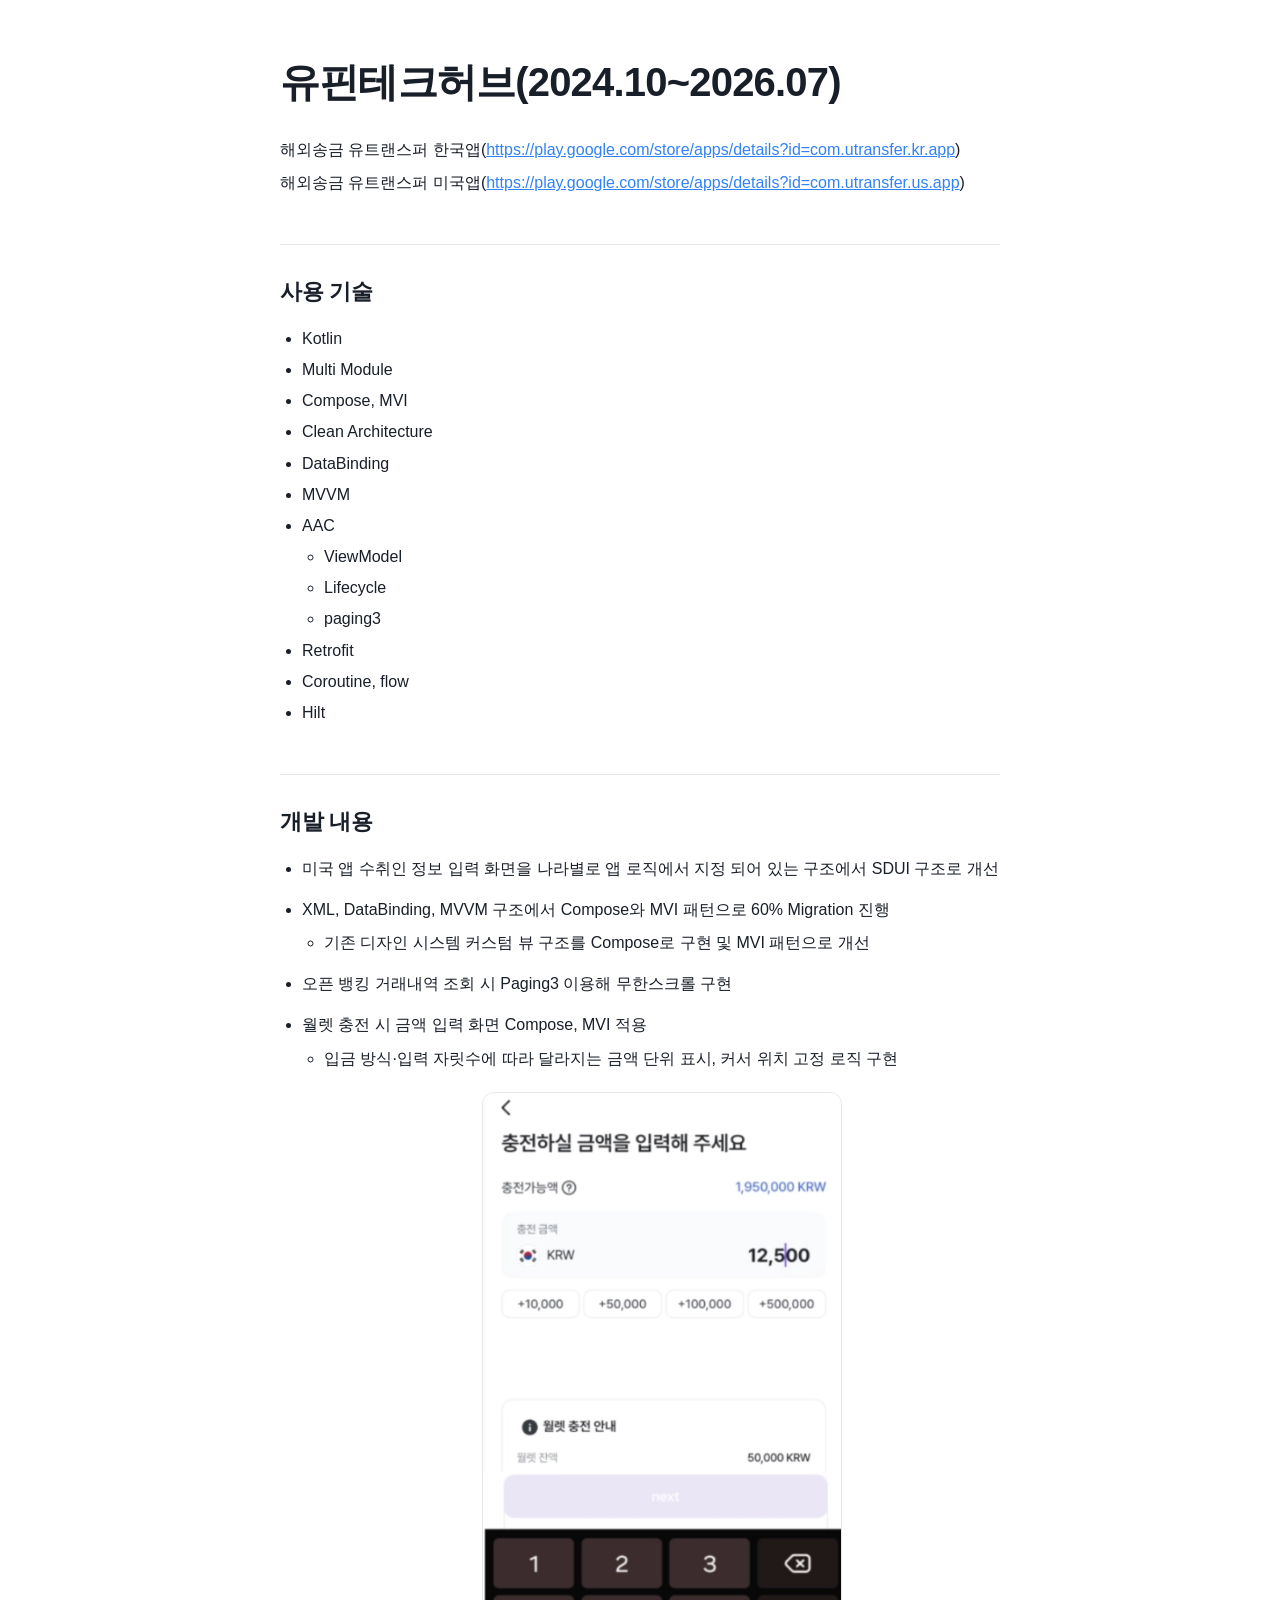
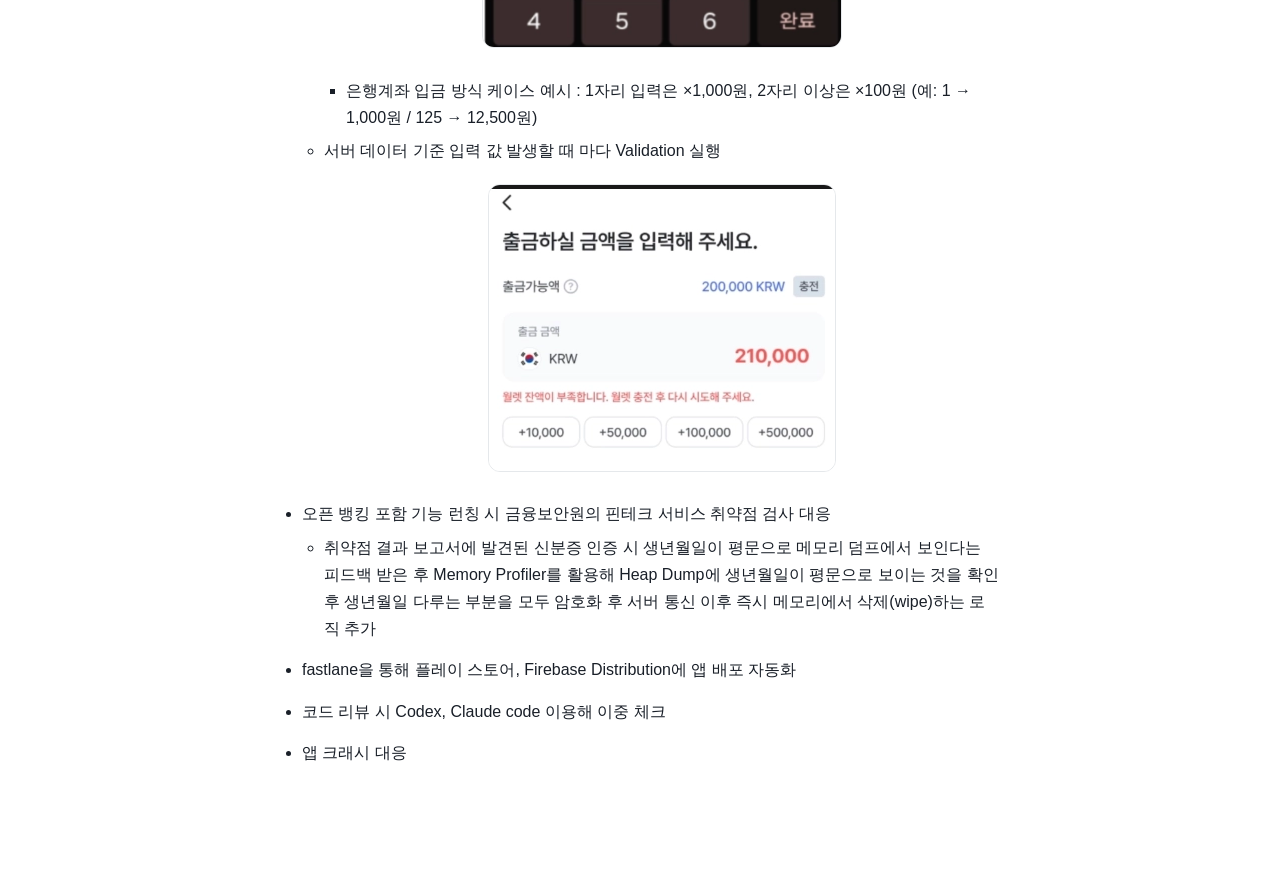
==== index.html @ ef29a4b7 "Add portfolio page (index.html, screenshots) Co-Authored-By: Claude Sonnet 5.5 <noreply@anthropic.co" ====
<!doctype html>
<html lang="ko">
<head>
<meta charset="utf-8">
<meta name="viewport" content="width=device-width, initial-scale=1">
<title>유핀테크허브 (2024.10~2026.07)</title>
<meta name="description" content="유핀테크허브 안드로이드 개발 포트폴리오">
<style>
  :root {
    --bg: #ffffff;
    --fg: #191f28;
    --sub: #6b7684;
    --line: #e5e8eb;
    --accent: #3182f6;
    --chip: #f2f4f6;
  }
  @media (prefers-color-scheme: dark) {
    :root {
      --bg: #17171c;
      --fg: #f2f4f6;
      --sub: #9ea4ae;
      --line: #2e2f36;
      --accent: #6aa8ff;
      --chip: #25262d;
    }
  }
  * { box-sizing: border-box; }
  body {
    margin: 0;
    background: var(--bg);
    color: var(--fg);
    font-family: -apple-system, BlinkMacSystemFont, "Pretendard", "Apple SD Gothic Neo", "Noto Sans KR", "Malgun Gothic", sans-serif;
    line-height: 1.7;
    -webkit-font-smoothing: antialiased;
  }
  main {
    max-width: 760px;
    margin: 0 auto;
    padding: 56px 20px 96px;
  }
  h1 {
    font-size: clamp(28px, 6vw, 40px);
    line-height: 1.3;
    margin: 0 0 28px;
    letter-spacing: -0.02em;
  }
  h2 {
    font-size: 22px;
    margin: 48px 0 14px;
    padding-top: 28px;
    border-top: 1px solid var(--line);
    letter-spacing: -0.01em;
  }
  a { color: var(--accent); word-break: break-all; }
  .links p { margin: 6px 0; }
  ul { margin: 0; padding-left: 22px; }
  li { margin: 6px 0; }
  ul ul { margin-top: 4px; list-style: circle; }
  ul ul ul { list-style: square; }
  .tech li { margin: 4px 0; }
  figure {
    margin: 20px 0 20px;
    text-align: center;
  }
  figure img {
    max-width: min(100%, 360px);
    height: auto;
    border: 1px solid var(--line);
    border-radius: 12px;
  }
  .dev > li { margin: 14px 0; }
  .note { color: var(--sub); }
</style>
</head>
<body>
<main>
  <h1>유핀테크허브(2024.10~2026.07)</h1>

  <div class="links">
    <p>해외송금 유트랜스퍼 한국앱(<a href="https://play.google.com/store/apps/details?id=com.utransfer.kr.app" target="_blank" rel="noopener">https://play.google.com/store/apps/details?id=com.utransfer.kr.app</a>)</p>
    <p>해외송금 유트랜스퍼 미국앱(<a href="https://play.google.com/store/apps/details?id=com.utransfer.us.app" target="_blank" rel="noopener">https://play.google.com/store/apps/details?id=com.utransfer.us.app</a>)</p>
  </div>

  <h2>사용 기술</h2>
  <ul class="tech">
    <li>Kotlin</li>
    <li>Multi Module</li>
    <li>Compose, MVI</li>
    <li>Clean Architecture</li>
    <li>DataBinding</li>
    <li>MVVM</li>
    <li>AAC
      <ul>
        <li>ViewModel</li>
        <li>Lifecycle</li>
        <li>paging3</li>
      </ul>
    </li>
    <li>Retrofit</li>
    <li>Coroutine, flow</li>
    <li>Hilt</li>
  </ul>

  <h2>개발 내용</h2>
  <ul class="dev">
    <li>미국 앱 수취인 정보 입력 화면을 나라별로 앱 로직에서 지정 되어 있는 구조에서 SDUI 구조로 개선</li>

    <li>XML, DataBinding, MVVM 구조에서 Compose와 MVI 패턴으로 60% Migration 진행
      <ul>
        <li>기존 디자인 시스템 커스텀 뷰 구조를 Compose로 구현 및 MVI 패턴으로 개선</li>
      </ul>
    </li>

    <li>오픈 뱅킹 거래내역 조회 시 Paging3 이용해 무한스크롤 구현</li>

    <li>월렛 충전 시 금액 입력 화면 Compose, MVI 적용
      <ul>
        <li>입금 방식·입력 자릿수에 따라 달라지는 금액 단위 표시, 커서 위치 고정 로직 구현
          <figure>
            <img src="images/wallet-charge.png" alt="월렛 충전 금액 입력 화면">
          </figure>
          <ul>
            <li>은행계좌 입금 방식 케이스 예시 : 1자리 입력은 ×1,000원, 2자리 이상은 ×100원 (예: 1 → 1,000원 / 125 → 12,500원)</li>
          </ul>
        </li>
        <li>서버 데이터 기준 입력 값 발생할 때 마다 Validation 실행
          <figure>
            <img src="images/wallet-withdraw.png" alt="월렛 출금 금액 입력 화면, 잔액 부족 안내">
          </figure>
        </li>
      </ul>
    </li>

    <li>오픈 뱅킹 포함 기능 런칭 시 금융보안원의 핀테크 서비스 취약점 검사 대응
      <ul>
        <li>취약점 결과 보고서에 발견된 신분증 인증 시 생년월일이 평문으로 메모리 덤프에서 보인다는 피드백 받은 후 Memory Profiler를 활용해 Heap Dump에 생년월일이 평문으로 보이는 것을 확인 후 생년월일 다루는 부분을 모두 암호화 후 서버 통신 이후 즉시 메모리에서 삭제(wipe)하는 로직 추가</li>
      </ul>
    </li>

    <li>fastlane을 통해 플레이 스토어, Firebase Distribution에 앱 배포 자동화</li>

    <li>코드 리뷰 시 Codex, Claude code 이용해 이중 체크</li>

    <li>앱 크래시 대응</li>
  </ul>
</main>
</body>
</html>
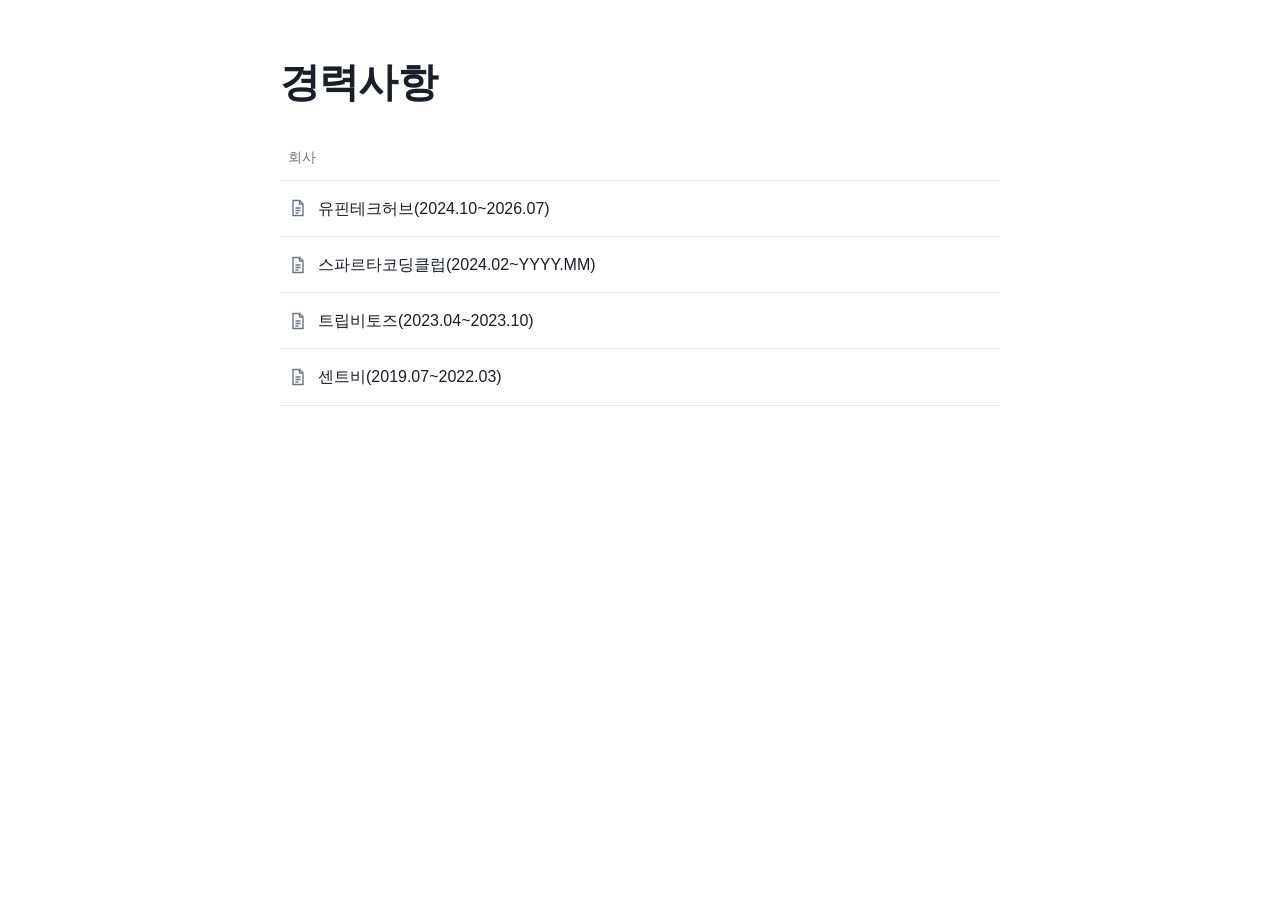
==== commit e3b6ba33: "Restructure into career table with per-company pages Co-Authored-By: Claude Sonnet 5.5 <noreply@anth" ====
--- a/index.html
+++ b/index.html
@@ -3,146 +3,33 @@
 <head>
 <meta charset="utf-8">
 <meta name="viewport" content="width=device-width, initial-scale=1">
-<title>유핀테크허브 (2024.10~2026.07)</title>
-<meta name="description" content="유핀테크허브 안드로이드 개발 포트폴리오">
-<style>
-  :root {
-    --bg: #ffffff;
-    --fg: #191f28;
-    --sub: #6b7684;
-    --line: #e5e8eb;
-    --accent: #3182f6;
-    --chip: #f2f4f6;
-  }
-  @media (prefers-color-scheme: dark) {
-    :root {
-      --bg: #17171c;
-      --fg: #f2f4f6;
-      --sub: #9ea4ae;
-      --line: #2e2f36;
-      --accent: #6aa8ff;
-      --chip: #25262d;
-    }
-  }
-  * { box-sizing: border-box; }
-  body {
-    margin: 0;
-    background: var(--bg);
-    color: var(--fg);
-    font-family: -apple-system, BlinkMacSystemFont, "Pretendard", "Apple SD Gothic Neo", "Noto Sans KR", "Malgun Gothic", sans-serif;
-    line-height: 1.7;
-    -webkit-font-smoothing: antialiased;
-  }
-  main {
-    max-width: 760px;
-    margin: 0 auto;
-    padding: 56px 20px 96px;
-  }
-  h1 {
-    font-size: clamp(28px, 6vw, 40px);
-    line-height: 1.3;
-    margin: 0 0 28px;
-    letter-spacing: -0.02em;
-  }
-  h2 {
-    font-size: 22px;
-    margin: 48px 0 14px;
-    padding-top: 28px;
-    border-top: 1px solid var(--line);
-    letter-spacing: -0.01em;
-  }
-  a { color: var(--accent); word-break: break-all; }
-  .links p { margin: 6px 0; }
-  ul { margin: 0; padding-left: 22px; }
-  li { margin: 6px 0; }
-  ul ul { margin-top: 4px; list-style: circle; }
-  ul ul ul { list-style: square; }
-  .tech li { margin: 4px 0; }
-  figure {
-    margin: 20px 0 20px;
-    text-align: center;
-  }
-  figure img {
-    max-width: min(100%, 360px);
-    height: auto;
-    border: 1px solid var(--line);
-    border-radius: 12px;
-  }
-  .dev > li { margin: 14px 0; }
-  .note { color: var(--sub); }
-</style>
+<title>경력사항</title>
+<meta name="description" content="안드로이드 개발자 경력사항 포트폴리오">
+<link rel="stylesheet" href="style.css">
 </head>
 <body>
 <main>
-  <h1>유핀테크허브(2024.10~2026.07)</h1>
+  <h1>경력사항</h1>
 
-  <div class="links">
-    <p>해외송금 유트랜스퍼 한국앱(<a href="https://play.google.com/store/apps/details?id=com.utransfer.kr.app" target="_blank" rel="noopener">https://play.google.com/store/apps/details?id=com.utransfer.kr.app</a>)</p>
-    <p>해외송금 유트랜스퍼 미국앱(<a href="https://play.google.com/store/apps/details?id=com.utransfer.us.app" target="_blank" rel="noopener">https://play.google.com/store/apps/details?id=com.utransfer.us.app</a>)</p>
-  </div>
-
-  <h2>사용 기술</h2>
-  <ul class="tech">
-    <li>Kotlin</li>
-    <li>Multi Module</li>
-    <li>Compose, MVI</li>
-    <li>Clean Architecture</li>
-    <li>DataBinding</li>
-    <li>MVVM</li>
-    <li>AAC
-      <ul>
-        <li>ViewModel</li>
-        <li>Lifecycle</li>
-        <li>paging3</li>
-      </ul>
-    </li>
-    <li>Retrofit</li>
-    <li>Coroutine, flow</li>
-    <li>Hilt</li>
-  </ul>
-
-  <h2>개발 내용</h2>
-  <ul class="dev">
-    <li>미국 앱 수취인 정보 입력 화면을 나라별로 앱 로직에서 지정 되어 있는 구조에서 SDUI 구조로 개선</li>
-
-    <li>XML, DataBinding, MVVM 구조에서 Compose와 MVI 패턴으로 60% Migration 진행
-      <ul>
-        <li>기존 디자인 시스템 커스텀 뷰 구조를 Compose로 구현 및 MVI 패턴으로 개선</li>
-      </ul>
-    </li>
-
-    <li>오픈 뱅킹 거래내역 조회 시 Paging3 이용해 무한스크롤 구현</li>
-
-    <li>월렛 충전 시 금액 입력 화면 Compose, MVI 적용
-      <ul>
-        <li>입금 방식·입력 자릿수에 따라 달라지는 금액 단위 표시, 커서 위치 고정 로직 구현
-          <figure>
-            <img src="images/wallet-charge.png" alt="월렛 충전 금액 입력 화면">
-          </figure>
-          <ul>
-            <li>은행계좌 입금 방식 케이스 예시 : 1자리 입력은 ×1,000원, 2자리 이상은 ×100원 (예: 1 → 1,000원 / 125 → 12,500원)</li>
-          </ul>
-        </li>
-        <li>서버 데이터 기준 입력 값 발생할 때 마다 Validation 실행
-          <figure>
-            <img src="images/wallet-withdraw.png" alt="월렛 출금 금액 입력 화면, 잔액 부족 안내">
-          </figure>
-        </li>
-      </ul>
-    </li>
-
-    <li>오픈 뱅킹 포함 기능 런칭 시 금융보안원의 핀테크 서비스 취약점 검사 대응
-      <ul>
-        <li>취약점 결과 보고서에 발견된 신분증 인증 시 생년월일이 평문으로 메모리 덤프에서 보인다는 피드백 받은 후 Memory Profiler를 활용해 Heap Dump에 생년월일이 평문으로 보이는 것을 확인 후 생년월일 다루는 부분을 모두 암호화 후 서버 통신 이후 즉시 메모리에서 삭제(wipe)하는 로직 추가</li>
-      </ul>
-    </li>
-
-    <li>fastlane을 통해 플레이 스토어, Firebase Distribution에 앱 배포 자동화</li>
-
-    <li>코드 리뷰 시 Codex, Claude code 이용해 이중 체크</li>
-
-    <li>앱 크래시 대응</li>
-  </ul>
+  <table class="career">
+    <thead>
+      <tr><th>회사</th></tr>
+    </thead>
+    <tbody>
+      <tr><td><a class="row" href="yupintech.html">
+        <svg width="20" height="20" viewBox="0 0 20 20" fill="none" stroke="currentColor" stroke-width="1.4" aria-hidden="true"><path d="M5 2.5h6.5L15 6v11.5H5z"/><path d="M11.5 2.5V6H15M7.5 10h5M7.5 12.5h5M7.5 15h3"/></svg>
+        유핀테크허브(2024.10~2026.07)</a></td></tr>
+      <tr><td><a class="row" href="sparta.html">
+        <svg width="20" height="20" viewBox="0 0 20 20" fill="none" stroke="currentColor" stroke-width="1.4" aria-hidden="true"><path d="M5 2.5h6.5L15 6v11.5H5z"/><path d="M11.5 2.5V6H15M7.5 10h5M7.5 12.5h5M7.5 15h3"/></svg>
+        스파르타코딩클럽(2024.02~YYYY.MM)</a></td></tr>
+      <tr><td><a class="row" href="tripbtoz.html">
+        <svg width="20" height="20" viewBox="0 0 20 20" fill="none" stroke="currentColor" stroke-width="1.4" aria-hidden="true"><path d="M5 2.5h6.5L15 6v11.5H5z"/><path d="M11.5 2.5V6H15M7.5 10h5M7.5 12.5h5M7.5 15h3"/></svg>
+        트립비토즈(2023.04~2023.10)</a></td></tr>
+      <tr><td><a class="row" href="sentbe.html">
+        <svg width="20" height="20" viewBox="0 0 20 20" fill="none" stroke="currentColor" stroke-width="1.4" aria-hidden="true"><path d="M5 2.5h6.5L15 6v11.5H5z"/><path d="M11.5 2.5V6H15M7.5 10h5M7.5 12.5h5M7.5 15h3"/></svg>
+        센트비(2019.07~2022.03)</a></td></tr>
+    </tbody>
+  </table>
 </main>
 </body>
 </html>
--- a/style.css
+++ b/style.css
@@ -0,0 +1,93 @@
+:root {
+  --bg: #ffffff;
+  --fg: #191f28;
+  --sub: #6b7684;
+  --line: #e5e8eb;
+  --accent: #3182f6;
+  --hover: #f7f8fa;
+}
+@media (prefers-color-scheme: dark) {
+  :root {
+    --bg: #191919;
+    --fg: #f2f4f6;
+    --sub: #9ea4ae;
+    --line: #2f2f2f;
+    --accent: #6aa8ff;
+    --hover: #232323;
+  }
+}
+* { box-sizing: border-box; }
+body {
+  margin: 0;
+  background: var(--bg);
+  color: var(--fg);
+  font-family: -apple-system, BlinkMacSystemFont, "Pretendard", "Apple SD Gothic Neo", "Noto Sans KR", "Malgun Gothic", sans-serif;
+  line-height: 1.7;
+  -webkit-font-smoothing: antialiased;
+}
+main {
+  max-width: 760px;
+  margin: 0 auto;
+  padding: 56px 20px 96px;
+}
+h1 {
+  font-size: clamp(28px, 6vw, 40px);
+  line-height: 1.3;
+  margin: 0 0 28px;
+  letter-spacing: -0.02em;
+}
+h2 {
+  font-size: 22px;
+  margin: 48px 0 14px;
+  padding-top: 28px;
+  border-top: 1px solid var(--line);
+  letter-spacing: -0.01em;
+}
+a { color: var(--accent); word-break: break-all; }
+ul { margin: 0; padding-left: 22px; }
+li { margin: 6px 0; }
+ul ul { margin-top: 4px; list-style: circle; }
+ul ul ul { list-style: square; }
+.links p { margin: 6px 0; }
+.tech li { margin: 4px 0; }
+.dev > li { margin: 14px 0; }
+figure { margin: 20px 0; text-align: center; }
+figure img {
+  max-width: min(100%, 360px);
+  height: auto;
+  border: 1px solid var(--line);
+  border-radius: 12px;
+}
+.back {
+  display: inline-block;
+  margin-bottom: 24px;
+  color: var(--sub);
+  text-decoration: none;
+  font-size: 15px;
+}
+.back:hover { color: var(--fg); }
+.note { color: var(--sub); }
+
+/* 경력사항 표 */
+.career { width: 100%; border-collapse: collapse; margin-top: 8px; }
+.career th {
+  text-align: left;
+  font-weight: 500;
+  font-size: 14px;
+  color: var(--sub);
+  padding: 10px 8px;
+  border-bottom: 1px solid var(--line);
+}
+.career td { padding: 0; border-bottom: 1px solid var(--line); }
+.career a.row {
+  display: flex;
+  align-items: center;
+  gap: 10px;
+  padding: 14px 8px;
+  color: var(--fg);
+  text-decoration: none;
+  font-weight: 500;
+  word-break: keep-all;
+}
+.career a.row:hover { background: var(--hover); }
+.career svg { flex: none; color: var(--sub); }
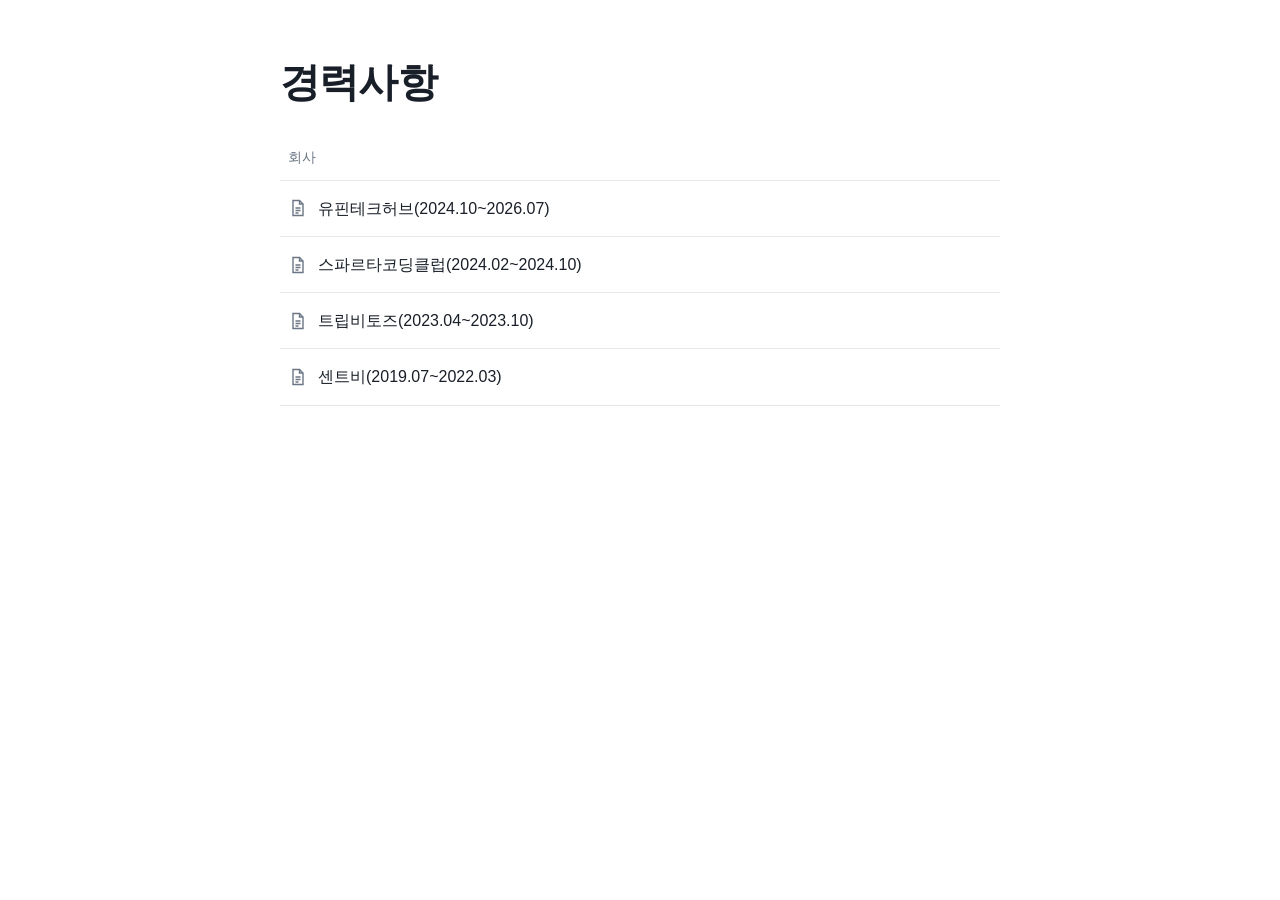
==== commit 6ad7f909: "Add Sparta Coding Club content and period Co-Authored-By: Claude Sonnet 5.5 <noreply@anthropic.com> " ====
--- a/index.html
+++ b/index.html
@@ -21,7 +21,7 @@
         유핀테크허브(2024.10~2026.07)</a></td></tr>
       <tr><td><a class="row" href="sparta.html">
         <svg width="20" height="20" viewBox="0 0 20 20" fill="none" stroke="currentColor" stroke-width="1.4" aria-hidden="true"><path d="M5 2.5h6.5L15 6v11.5H5z"/><path d="M11.5 2.5V6H15M7.5 10h5M7.5 12.5h5M7.5 15h3"/></svg>
-        스파르타코딩클럽(2024.02~YYYY.MM)</a></td></tr>
+        스파르타코딩클럽(2024.02~2024.10)</a></td></tr>
       <tr><td><a class="row" href="tripbtoz.html">
         <svg width="20" height="20" viewBox="0 0 20 20" fill="none" stroke="currentColor" stroke-width="1.4" aria-hidden="true"><path d="M5 2.5h6.5L15 6v11.5H5z"/><path d="M11.5 2.5V6H15M7.5 10h5M7.5 12.5h5M7.5 15h3"/></svg>
         트립비토즈(2023.04~2023.10)</a></td></tr>
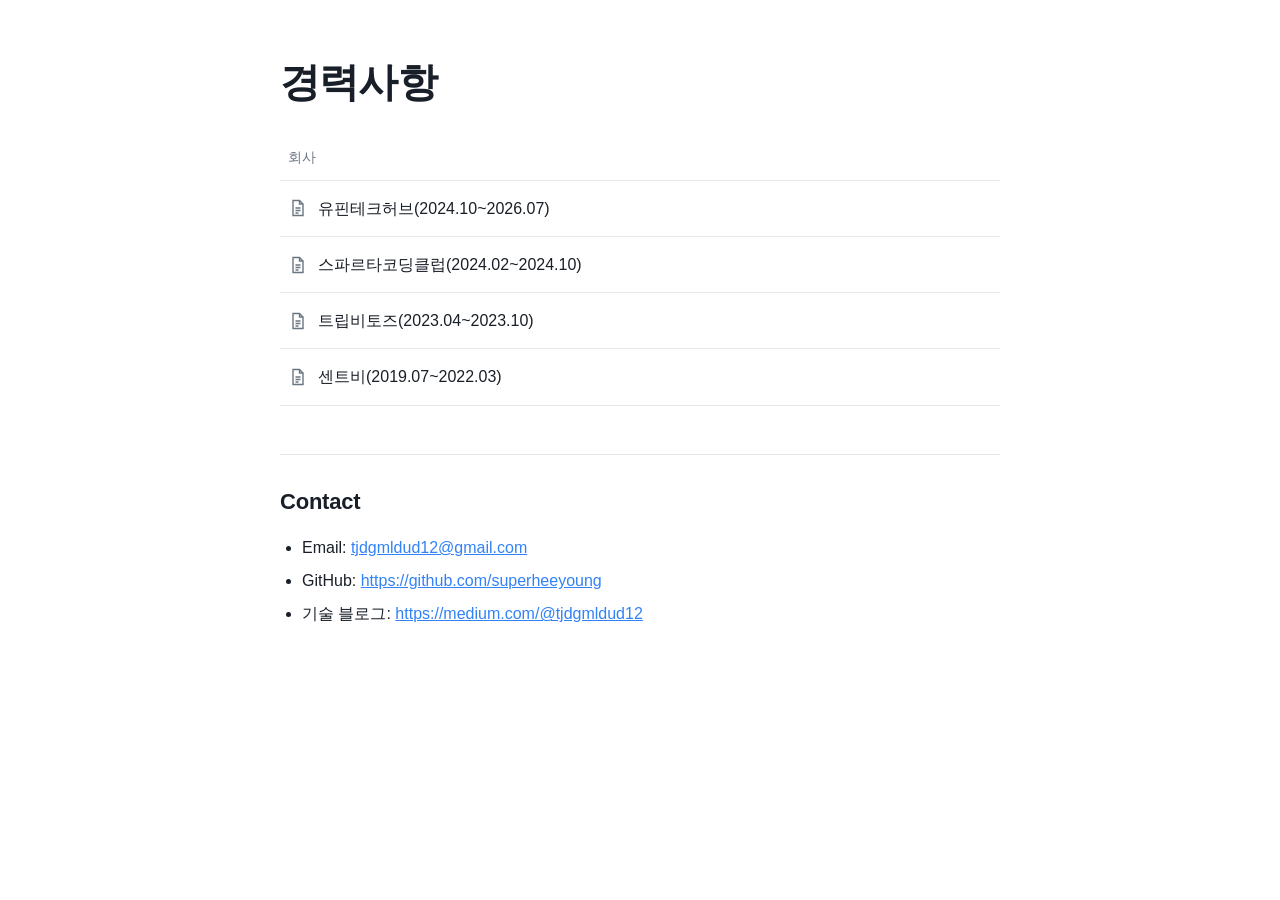
==== commit 038a3e9d: "Add Contact section below career table Co-Authored-By: Claude Sonnet 5.5 <noreply@anthropic.com> Cla" ====
--- a/index.html
+++ b/index.html
@@ -30,6 +30,13 @@
         센트비(2019.07~2022.03)</a></td></tr>
     </tbody>
   </table>
+
+  <h2>Contact</h2>
+  <ul class="contact">
+    <li>Email: <a href="mailto:tjdgmldud12@gmail.com">tjdgmldud12@gmail.com</a></li>
+    <li>GitHub: <a href="https://github.com/superheeyoung" target="_blank" rel="noopener">https://github.com/superheeyoung</a></li>
+    <li>기술 블로그: <a href="https://medium.com/@tjdgmldud12" target="_blank" rel="noopener">https://medium.com/@tjdgmldud12</a></li>
+  </ul>
 </main>
 </body>
 </html>
--- a/style.css
+++ b/style.css
@@ -91,3 +91,54 @@
 }
 .career a.row:hover { background: var(--hover); }
 .career svg { flex: none; color: var(--sub); }
+
+/* 플로우 도식 */
+:root {
+  --step-gray-bg: #f2f4f6; --step-gray-line: #d1d6db;
+  --step-purple-bg: #ece9fe; --step-purple-line: #c9c0fa;
+  --step-green-bg: #dff5ea; --step-green-line: #a7dcc3;
+}
+@media (prefers-color-scheme: dark) {
+  :root {
+    --step-gray-bg: #2b2b2d; --step-gray-line: #4a4a4e;
+    --step-purple-bg: #30295f; --step-purple-line: #5a4fa8;
+    --step-green-bg: #0d4a39; --step-green-line: #2c7f63;
+  }
+}
+.flow {
+  display: flex;
+  flex-direction: column;
+  gap: 26px;
+  max-width: 520px;
+  margin: 14px 0 22px;
+  padding: 0;
+  list-style: none;
+}
+.flow .step {
+  position: relative;
+  margin: 0;
+  padding: 14px 16px;
+  text-align: center;
+  font-weight: 600;
+  border: 1px solid var(--line);
+  border-radius: 12px;
+  word-break: keep-all;
+}
+.flow .step small {
+  display: block;
+  margin-top: 6px;
+  font-weight: 400;
+  font-size: 0.85em;
+  color: var(--sub);
+}
+.flow .step:not(:last-child)::after {
+  content: "↓";
+  position: absolute;
+  left: 50%;
+  bottom: -27px;
+  transform: translateX(-50%);
+  color: var(--sub);
+}
+.flow .gray { background: var(--step-gray-bg); border-color: var(--step-gray-line); }
+.flow .purple { background: var(--step-purple-bg); border-color: var(--step-purple-line); }
+.flow .green { background: var(--step-green-bg); border-color: var(--step-green-line); }
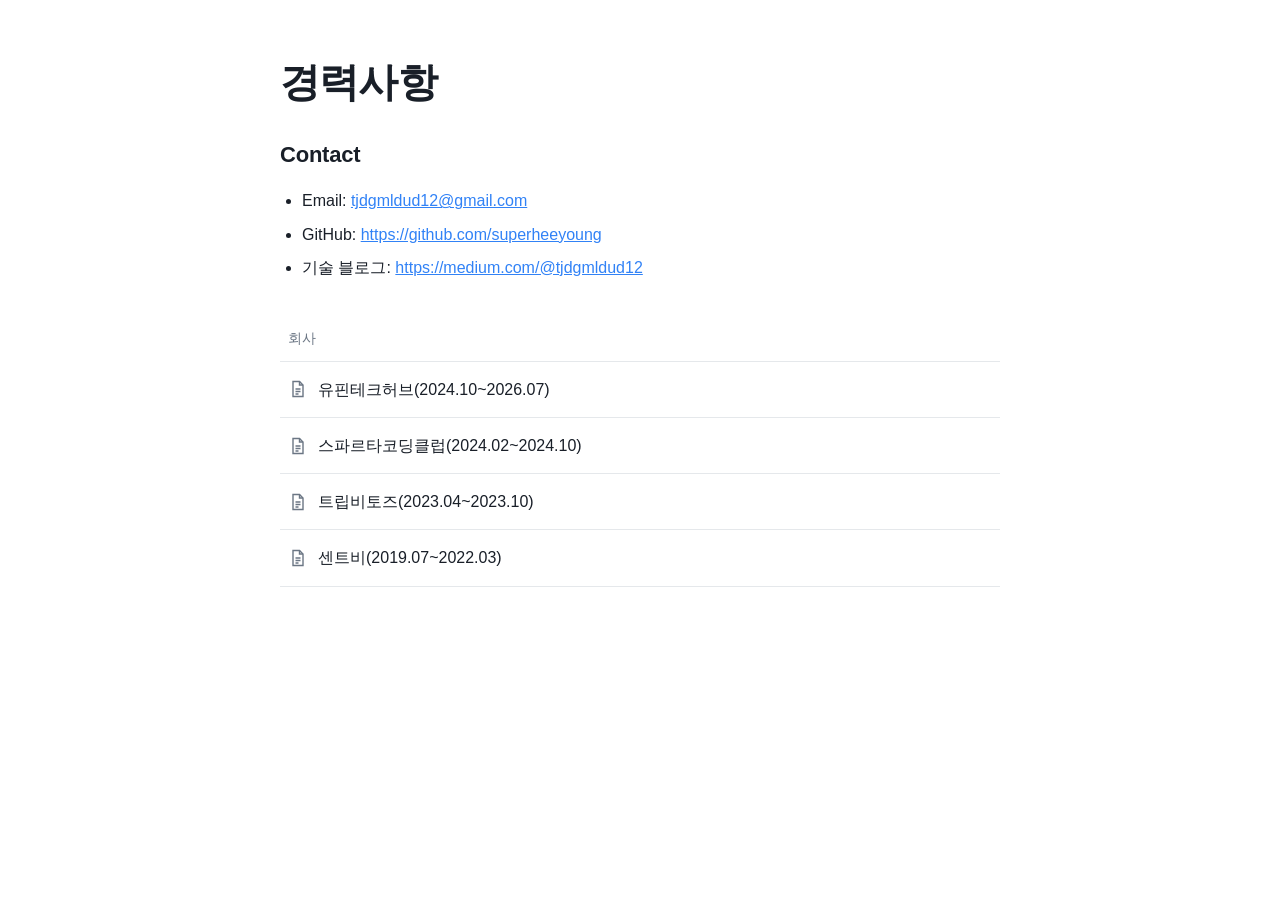
==== commit e51bf797: "Move Contact section directly under title Co-Authored-By: Claude Sonnet 5.5 <noreply@anthropic.com> " ====
--- a/index.html
+++ b/index.html
@@ -10,6 +10,13 @@
 <body>
 <main>
   <h1>경력사항</h1>
+
+  <h2>Contact</h2>
+  <ul class="contact">
+    <li>Email: <a href="mailto:tjdgmldud12@gmail.com">tjdgmldud12@gmail.com</a></li>
+    <li>GitHub: <a href="https://github.com/superheeyoung" target="_blank" rel="noopener">https://github.com/superheeyoung</a></li>
+    <li>기술 블로그: <a href="https://medium.com/@tjdgmldud12" target="_blank" rel="noopener">https://medium.com/@tjdgmldud12</a></li>
+  </ul>
 
   <table class="career">
     <thead>
@@ -30,13 +37,6 @@
         센트비(2019.07~2022.03)</a></td></tr>
     </tbody>
   </table>
-
-  <h2>Contact</h2>
-  <ul class="contact">
-    <li>Email: <a href="mailto:tjdgmldud12@gmail.com">tjdgmldud12@gmail.com</a></li>
-    <li>GitHub: <a href="https://github.com/superheeyoung" target="_blank" rel="noopener">https://github.com/superheeyoung</a></li>
-    <li>기술 블로그: <a href="https://medium.com/@tjdgmldud12" target="_blank" rel="noopener">https://medium.com/@tjdgmldud12</a></li>
-  </ul>
 </main>
 </body>
 </html>
--- a/style.css
+++ b/style.css
@@ -142,3 +142,7 @@
 .flow .gray { background: var(--step-gray-bg); border-color: var(--step-gray-line); }
 .flow .purple { background: var(--step-purple-bg); border-color: var(--step-purple-line); }
 .flow .green { background: var(--step-green-bg); border-color: var(--step-green-line); }
+
+/* 첫 화면: 제목 바로 아래 Contact */
+h1 + h2 { margin-top: 8px; border-top: 0; padding-top: 0; }
+ul.contact { margin-bottom: 36px; }
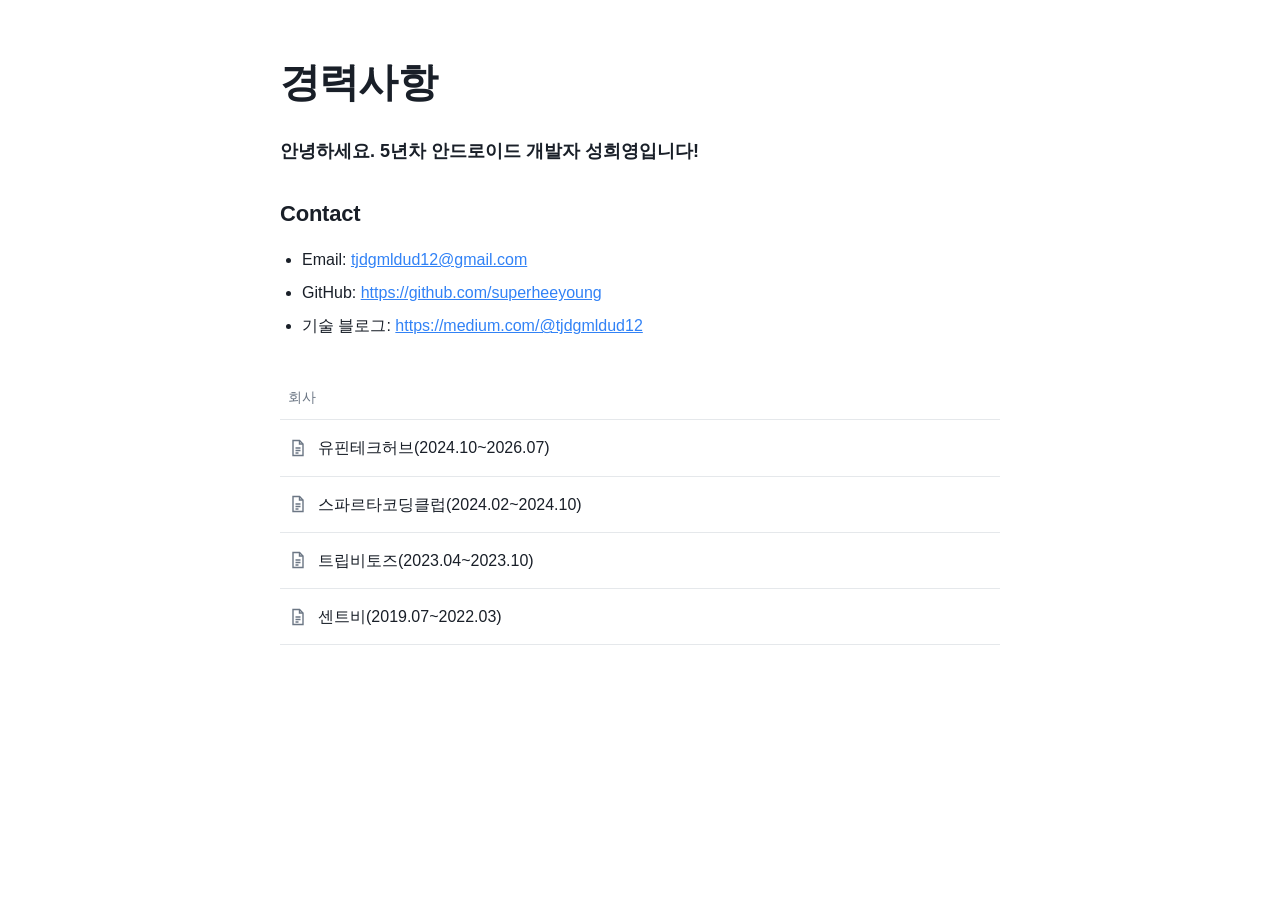
==== commit e8c6cdc2: "Add greeting between title and Contact Co-Authored-By: Claude Sonnet 5.5 <noreply@anthropic.com> Cla" ====
--- a/index.html
+++ b/index.html
@@ -10,6 +10,8 @@
 <body>
 <main>
   <h1>경력사항</h1>
+
+  <p class="intro">안녕하세요. 5년차 안드로이드 개발자 성희영입니다!</p>
 
   <h2>Contact</h2>
   <ul class="contact">
--- a/style.css
+++ b/style.css
@@ -144,5 +144,6 @@
 .flow .green { background: var(--step-green-bg); border-color: var(--step-green-line); }
 
 /* 첫 화면: 제목 바로 아래 Contact */
-h1 + h2 { margin-top: 8px; border-top: 0; padding-top: 0; }
+.intro { margin: 0 0 28px; font-size: 18px; font-weight: 600; }
+.intro + h2 { margin-top: 8px; border-top: 0; padding-top: 0; }
 ul.contact { margin-bottom: 36px; }
